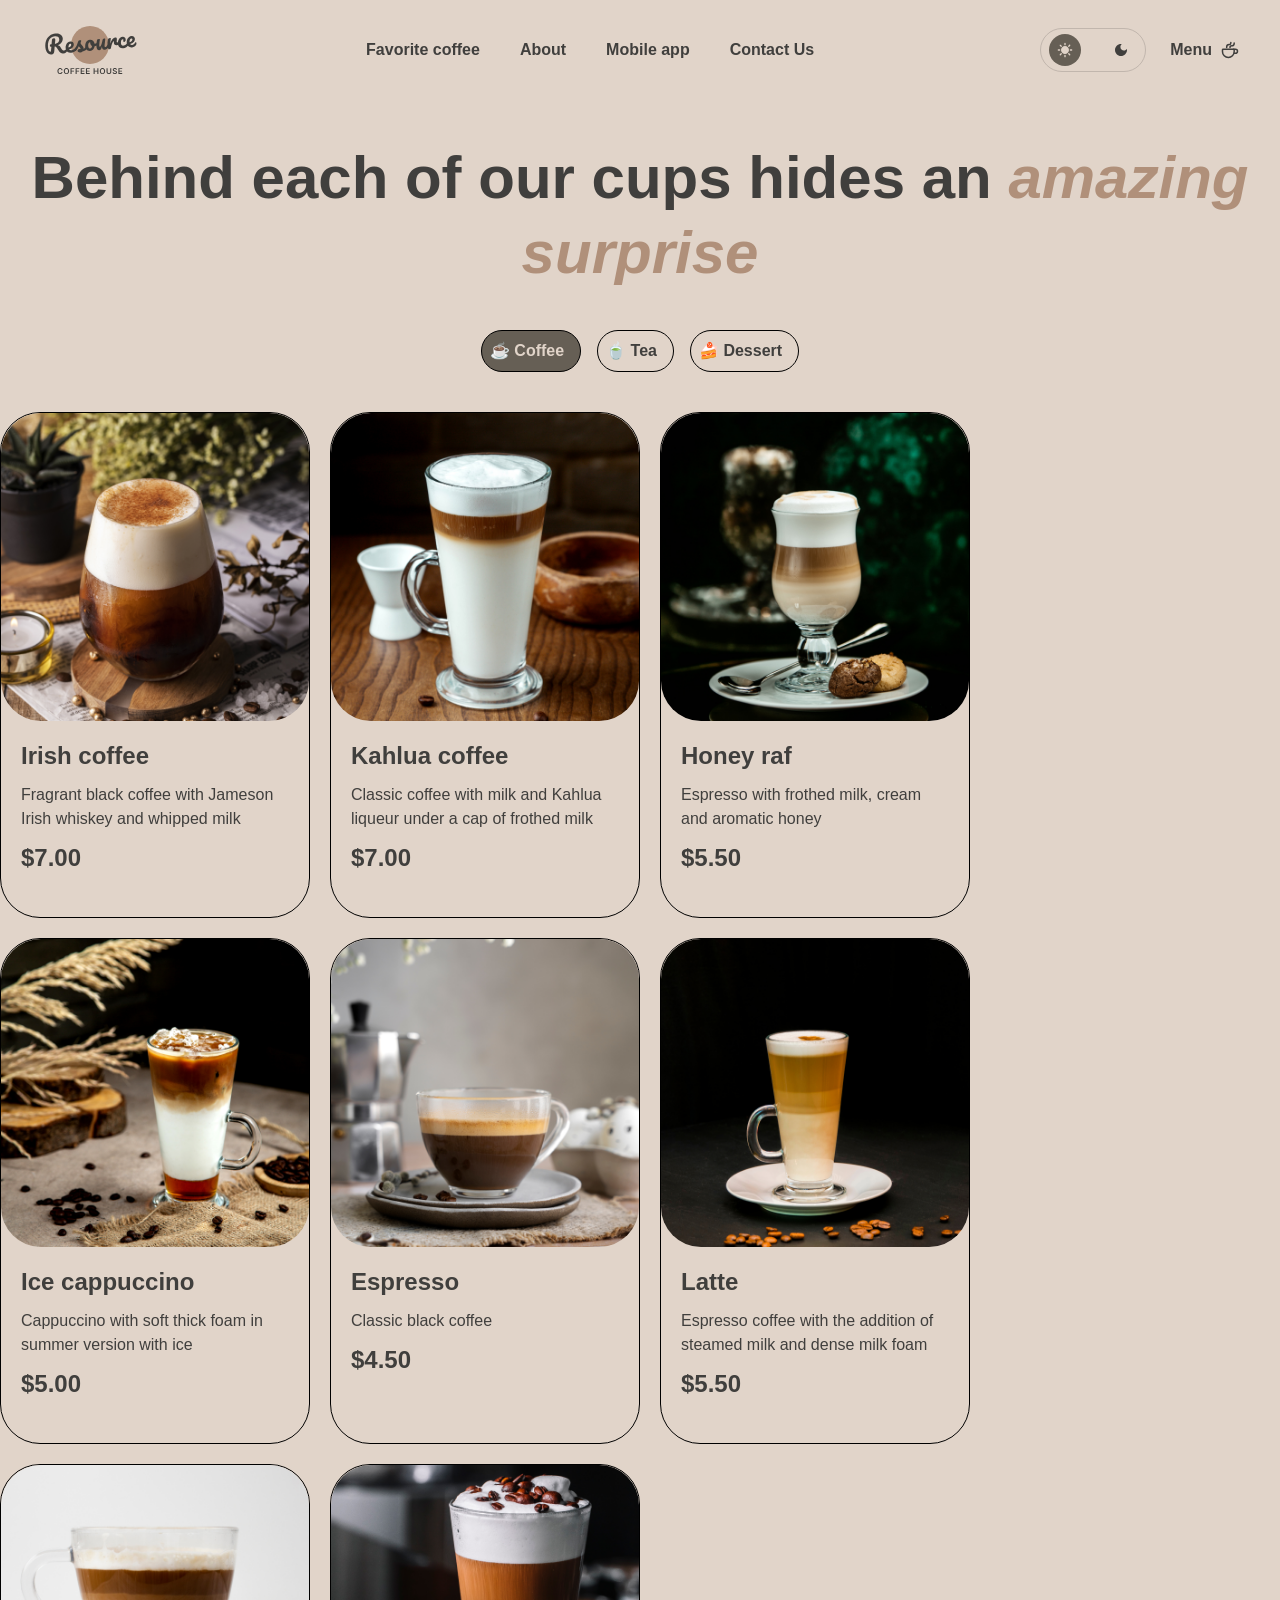
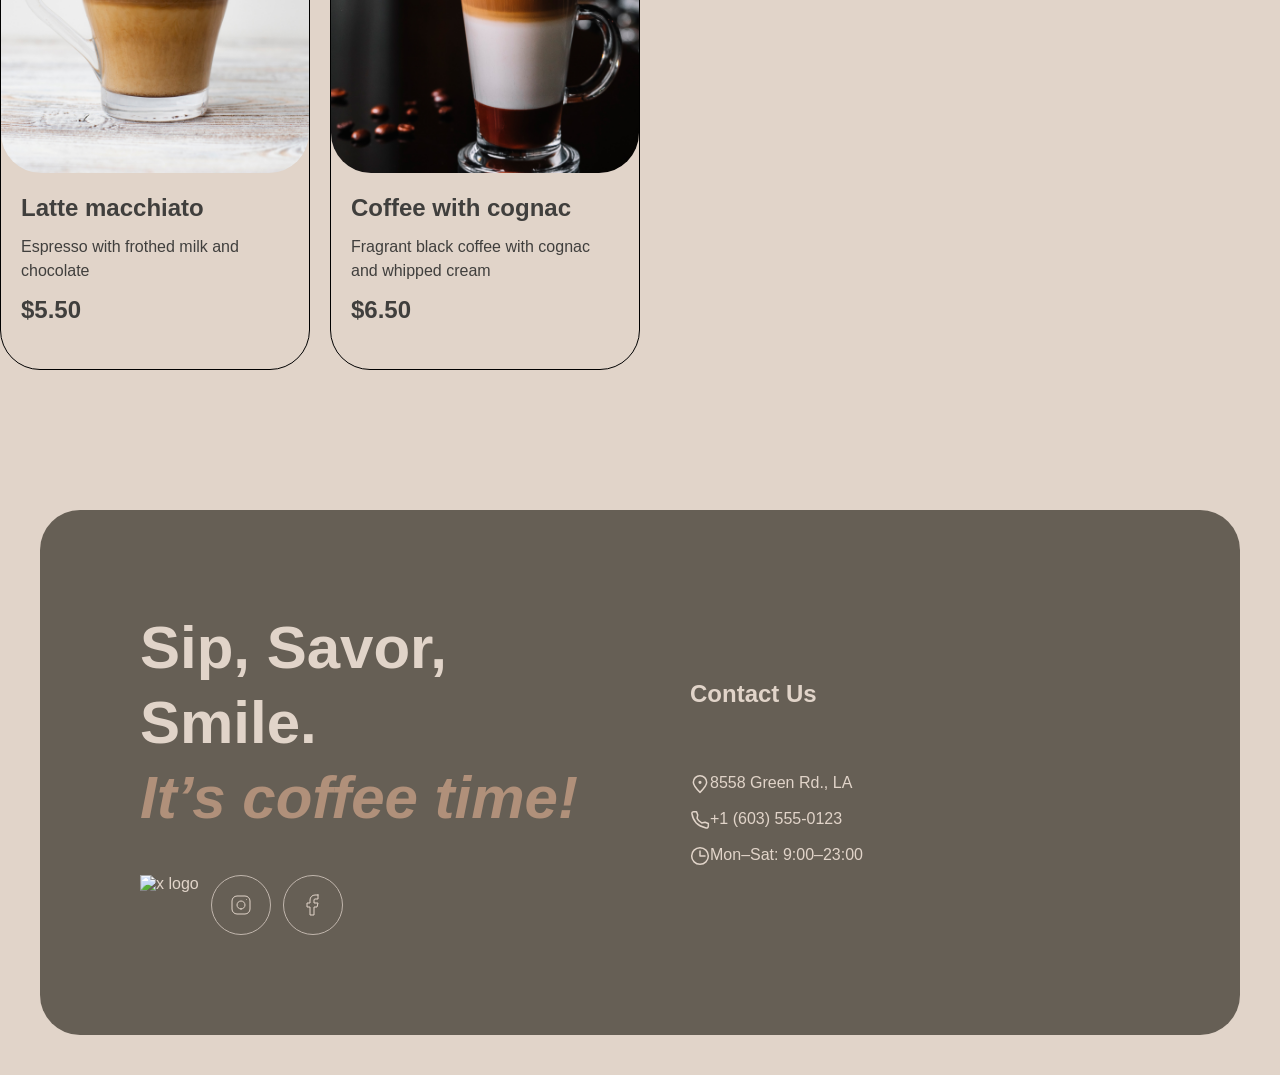
==== menu.html @ 50cf8a26 "feat: complete landing page layout and theme switcher" ====
<!DOCTYPE html>
<html lang="en">
<head>
    <meta charset="UTF-8">
    <meta name="viewport" content="width=device-width, initial-scale=1.0">
    <link rel="icon" type="image/png" href="assets/icons/logo-bright.svg">
    <link rel="stylesheet" href="css/style.css">
    <script src="js/script.js" defer></script>
    <title>Menu of Coffee House</title>
</head>
<body>

    <header>
        <div class="header-container">

            <div class="header-block-1">
                <a href="index.html#home">
                    <img src="assets/icons/logo-bright.svg" alt="bright logo" class="logo-light">
                    <img src="assets/icons/logo-dark.svg" alt="dark logo" class="logo-dark">
                </a>

                </div>

            <div class="header-block-2">
                <nav class="header-nav">
                    <ul class="nav-list">
                        <li><a href="index.html#favorite-coffee" class="nav-link">Favorite coffee</a></li>
                        <li><a href="index.html#about" class="nav-link">About</a></li>
                        <li><a href="index.html#mobile-app" class="nav-link">Mobile app</a></li>
                        <li><a href="index.html#contact-us" class="nav-link">Contact Us</a></li>
                    </ul>
                </nav>
            </div>

            <div class="header-block-3">
                <div class="theme-switch-wrapper theme-toggle" data-js-theme-toggle>
                    <div class="theme-btn light-icon active" data-js-light-icon>    
                        <img src="assets/icons/Light.svg" alt="sun">
                    </div>
    
                    <div class="theme-btn dark-icon" data-js-dark-icon>
                        <img src="assets/icons/Dark.svg" alt="moon">
                    </div>
                </div>

                <a href="menu.html" class="menu-link" target="_blank" rel="noopener noreferrer" >
                    <span class="menu-text">Menu</span>
                    <img src="assets/icons/coffee-cup.svg" alt="menu link">
                </a>

                <button class="burger-btn" data-js-burger-btn>☰</button>
            </div>

        </div>
    </header>

    <main class="menu">
        <div class="menu-section">

            <div class="menu-header">
                <h1 class="menu-subtitle heading-2 centered ">Behind each of our cups hides an <span class="heading-2 accent">amazing surprise</span></h1>
                
                <div class="menu-tabs">
                    <div class="tab-btn active" data-js-coffee-btn>
                        <span>&#9749;</span>
                        <span class="link-and-button">Coffee</span>
                    </div>
                    <div class="tab-btn" data-js-tea-btn>
                        <span>&#x1F375;</span>
                        <span class="link-and-button">Tea</span>
                    </div>
                    <div class="tab-btn" data-js-dessert-btn>
                        <span>&#127856;</span>
                        <span class="link-and-button">Dessert</span>
                    </div>
                </div>

            </div>

            <div class="menu-products">

                <div class="products-grid active" data-js-coffee-content>
                    <div class="product-card card-1">
                        <div class="product-card__image-wrapper">
                            <img src="assets/images/coffee-1.png" alt="Irish coffee" class="product-card__img">
                        </div>
                        <div class="product-card__description">
                            <h2 class="product-card__title heading-3">Irish coffee</h2>
                            <p class="product-card__taste medium">Fragrant black coffee with Jameson Irish whiskey and whipped milk</p>
                            <data value="7.0" class="heading-3">$7.00</data>
                        </div>
                    </div>

                    <div class="product-card card-2">
                        <div class="product-card__image-wrapper">
                            <img src="assets/images/coffee-2.png" alt="Kahlua coffee" class="product-card__img">
                        </div>
                        <div class="product-card__description">
                            <h3 class="product-card__title heading-3">Kahlua coffee</h3>
                            <p class="product-card__taste medium">Classic coffee with milk and Kahlua liqueur under a cap of frothed milk</p>
                            <data value="7.0" class="heading-3">$7.00</data>
                        </div>
                    </div>

                    <div class="product-card card-3">
                        <div class="product-card__image-wrapper">
                            <img src="assets/images/coffee-3.png" alt="Honey raf" class="product-card__img">
                        </div>
                        <div class="product-card__description">
                            <h3 class="product-card__title heading-3">Honey raf</h3>
                            <p class="product-card__taste medium">Espresso with frothed milk, cream and aromatic honey</p>
                            <data value="5.5" class="heading-3">$5.50</data>
                        </div>
                    </div>

                    <div class="product-card card-4">
                        <div class="product-card__image-wrapper">
                            <img src="assets/images/coffee-4.png" alt="Ice cappuccino" class="product-card__img">
                        </div>
                        <div class="product-card__description">
                            <h3 class="product-card__title heading-3">Ice cappuccino</h3>
                            <p class="product-card__taste medium">Cappuccino with soft thick foam in summer version with ice</p>
                            <data value="5.0" class="heading-3">$5.00</data>
                        </div>
                    </div>

                    <div class="product-card card-5">
                        <div class="product-card__image-wrapper">
                            <img src="assets/images/coffee-5.png" alt="Espresso" class="product-card__img">
                        </div>
                        <div class="product-card__description">
                            <h3 class="product-card__title heading-3">Espresso</h3>
                            <p class="product-card__taste medium">Classic black coffee</p>
                            <data value="4.5" class="heading-3">$4.50</data>
                        </div>
                    </div>

                    <div class="product-card card-6">
                        <div class="product-card__image-wrapper">
                            <img src="assets/images/coffee-6.png" alt="Latte" class="product-card__img">
                        </div>
                        <div class="product-card__description">
                            <h3 class="product-card__title heading-3">Latte</h3>
                            <p class="product-card__taste medium">Espresso coffee with the addition of steamed milk and dense milk foam</p>
                            <data value="5.5" class="heading-3">$5.50</data>
                        </div>
                    </div>

                    <div class="product-card card-7">
                        <div class="product-card__image-wrapper">
                            <img src="assets/images/coffee-7.png" alt="Latte macchiato" class="product-card__img">
                        </div>
                        <div class="product-card__description">
                            <h3 class="product-card__title heading-3">Latte macchiato</h3>
                            <p class="product-card__taste medium">Espresso with frothed milk and chocolate</p>
                            <data value="5.5" class="heading-3">$5.50</data>
                        </div>
                    </div>

                    <div class="product-card card-8">
                        <div class="product-card__image-wrapper">
                            <img src="assets/images/coffee-8.png" alt="Coffee with cognac" class="product-card__img">
                        </div>
                        <div class="product-card__description">
                            <h3 class="product-card__title heading-3">Coffee with cognac</h3>
                            <p class="product-card__taste medium">Fragrant black coffee with cognac and whipped cream</p>
                            <data value="6.5" class="heading-3">$6.50</data>
                        </div>
                    </div>
                </div>

                <div class="products-grid" data-js-tea-content>
                    <div class="product-card card-9">
                        <div class="product-card__image-wrapper">
                            <img src="assets/images/tea-1.png" alt="Moroccan" class="product-card__img">
                        </div>
                        <div class="product-card__description">
                            <h3 class="product-card__title heading-3">Moroccan</h3>
                            <p class="product-card__taste medium">Fragrant black tea with the addition of tangerine, cinnamon, honey, lemon and mint</p>
                            <data value="4.5" class="heading-3">$4.50</data>
                        </div>
                    </div>

                    <div class="product-card card-10">
                        <div class="product-card__image-wrapper">
                            <img src="assets/images/tea-2.png" alt="Ginger" class="product-card__img">
                        </div>
                        <div class="product-card__description">
                            <h3 class="product-card__title heading-3">Ginger</h3>
                            <p class="product-card__taste medium">Original black tea with fresh ginger, lemon and honey</p>
                            <data value="5.0" class="heading-3">$5.00</data>
                        </div>
                    </div>

                    <div class="product-card card-11">
                        <div class="product-card__image-wrapper">
                            <img src="assets/images/tea-3.png" alt="Cranberry" class="product-card__img">
                        </div>
                        <div class="product-card__description">
                            <h3 class="product-card__title heading-3">Cranberry</h3>
                            <p class="product-card__taste medium">Invigorating black tea with cranberry and honey</p>
                            <data value="5.0" class="heading-3">$5.00</data>
                        </div>
                    </div>

                    <div class="product-card card-12">
                        <div class="product-card__image-wrapper">
                            <img src="assets/images/tea-4.png" alt="Sea buckthorn" class="product-card__img">
                        </div>
                        <div class="product-card__description">
                            <h3 class="product-card__title heading-3">Sea buckthorn</h3>
                            <p class="product-card__taste medium">Toning sweet black tea with sea buckthorn, fresh thyme and cinnamon</p>
                            <data value="5.5" class="heading-3">$5.50</data>
                        </div>
                    </div>
                </div>

                <div class="products-grid" data-js-desserts-content>
                    
                    <div class="product-card card-13">
                        <div class="product-card__image-wrapper">
                            <img src="assets/images/dessert-1.png" alt="Marble cheesecake" class="product-card__img">
                        </div>
                        <div class="product-card__description">
                            <h3 class="product-card__title heading-3">Marble cheesecake</h3>
                            <p class="product-card__taste medium">Philadelphia cheese with lemon zest on a light sponge cake and red currant jam</p>
                            <data value="3.5" class="heading-3">$3.50</data>
                        </div>
                    </div>

                    <div class="product-card card-14">
                        <div class="product-card__image-wrapper">
                            <img src="assets/images/dessert-2.png" alt="Red velvet" class="product-card__img">
                        </div>
                        <div class="product-card__description">
                            <h3 class="product-card__title heading-3">Red velvet</h3>
                            <p class="product-card__taste medium">Layer cake with cream cheese frosting</p>
                            <data value="4.0" class="heading-3">$4.00</data>
                        </div>
                    </div>

                    <div class="product-card card-15">
                        <div class="product-card__image-wrapper">
                            <img src="assets/images/dessert-3.png" alt="Cheesecakes" class="product-card__img">
                        </div>
                        <div class="product-card__description">
                            <h3 class="product-card__title heading-3">Cheesecakes</h3>
                            <p class="product-card__taste medium">Soft cottage cheese pancakes with sour cream and fresh berries and sprinkled with powdered sugar</p>
                            <data value="4.5" class="heading-3">$4.50</data>
                        </div>
                    </div>

                    <div class="product-card card-16">
                        <div class="product-card__image-wrapper">
                            <img src="assets/images/dessert-4.png" alt="Creme brulee" class="product-card__img">
                        </div>
                        <div class="product-card__description">
                            <h3 class="product-card__title heading-3">Creme brulee</h3>
                            <p class="product-card__taste medium">Delicate creamy dessert in a caramel basket with wild berries</p>
                            <data value="4.0" class="heading-3">$4.00</data>
                        </div>
                    </div>

                    <div class="product-card card-17">
                        <div class="product-card__image-wrapper">
                            <img src="assets/images/dessert-5.png" alt="Chocolate cake" class="product-card__img">
                        </div>
                        <div class="product-card__description">
                            <h3 class="product-card__title heading-3">Chocolate cake</h3>
                            <p class="product-card__taste medium">Cake with hot chocolate filling and nuts with dried apricots</p>
                            <data value="5.5" class="heading-3">$5.50</data>
                        </div>
                    </div>

                    <div class="product-card card-18">
                        <div class="product-card__image-wrapper">
                            <img src="assets/images/dessert-6.png" alt="Pancakes" class="product-card__img">
                        </div>
                        <div class="product-card__description">
                            <h3 class="product-card__title heading-3">Pancakes</h3>
                            <p class="product-card__taste medium">Tender pancakes with strawberry jam and fresh strawberries</p>
                            <data value="4.5" class="heading-3">$4.50</data>
                        </div>
                    </div>

                    <div class="product-card card-19">
                        <div class="product-card__image-wrapper">
                            <img src="assets/images/dessert-7.png" alt="Honey cake" class="product-card__img">
                        </div>
                        <div class="product-card__description">
                            <h3 class="product-card__title heading-3">Honey cake</h3>
                            <p class="product-card__taste medium">Classic honey cake with delicate custard</p>
                            <data value="4.5" class="heading-3">$4.50</data>
                        </div>
                    </div>

                    <div class="product-card card-20">
                        <div class="product-card__image-wrapper">
                            <img src="assets/images/dessert-8.png" alt="Black forest" class="product-card__img">
                        </div>
                        <div class="product-card__description">
                            <h3 class="product-card__title heading-3">Black forest</h3>
                            <p class="product-card__taste medium">A combination of thin sponge cake with cherry jam and light chocolate mousse</p>
                            <data value="6.5" class="heading-3">$6.50</data>
                        </div>
                    </div>
                </div>

            </div>

        </div>
    </main>

    <footer>
        <div class="footer-container">
            <div class="footer-left-wrapper">
                <h2 class="heading-2">Sip, Savor, Smile.<br> <span class="heading-2 accent">It’s coffee time!</span></h2>
                <div class="social-media-container">
                    <a href="https://twitter.com" target="_blank" rel="noopener noreferrer" >
                        <img src="assets/icons/x0icon.svg" alt="x logo">
                    </a>      
                    <a href="https://instagram.com" target="_blank" rel="noopener noreferrer" >
                        <img src="assets/icons/instagram-icon.svg" alt="instagram logo">
                    </a>  
                    <a href="https://facebook.com" target="_blank" rel="noopener noreferrer" >
                        <img src="assets/icons/meta-icon.svg" alt="meta logo">
                    </a>   
                </div>
            </div>
            <div class="footer-right-wrapper">
                <h2>Contact Us</h2>
                <div class="contact-block" id="contact-us">
                    <div>
                        <a href="https://www.google.com/maps" target="_blank" rel="noopener noreferrer" class="location-block">
                            <img src="assets/icons/pin-alt.svg" alt="location icon">
                            <p>8558 Green Rd.,  LA</p>
                        </a>
                        
                    </div>
                    <div>
                        <a href="tel:+16035550123" target="_blank" rel="noopener noreferrer" class="phone-block">
                            <img src="assets/icons/phone.svg" alt="phone icon">
                            <p>+1 (603) 555-0123</p>
                        </a>
                    </div>
                    <div class="schedule-block">
                        <img src="assets/icons/clock.svg" alt="schedule icon">
                        <p>Mon–Sat: 9:00–23:00</p>
                    </div>
                </div>
            </div>
        </div>
    </footer>

</body>
</html>
---- css/style.css ----
*, *::before, *::after {
  box-sizing: border-box;
  margin: 0;
  padding: 0;
}

html {
  scroll-behavior: smooth;
  -webkit-text-size-adjust: 100%;
}

ul, ol {
  list-style: none;
}

a {
  text-decoration: none;
  color: inherit;
}

img {
  max-width: 100%;
  height: auto;
  display: block;
}

input, button, textarea, select {
  font: inherit;
}

button {
  cursor: pointer;
  background: none;
  border: none;
}

@import url('https://fonts.googleapis.com/css2?family=Allura&family=Inter:ital,opsz,wght@0,14..32,100..900;1,14..32,100..900&display=swap');

:root {

  --font-main: 'Inter', 'Helvetica Neue', Arial, sans-serif;

    /* bright theme colors */
  --primary-text-color: #403F3D;
  --inverse-text-color: #E1D4C9;
  --accent-text-color: #B0907A;

  --page-background-color: #E1D4C9;
  --container-background-color: #665F55;
  --overlay-background-color: #403F3D;

  --primary-border-color: #C1B6AD;
  --inverse-border-color: #665F55;

    /* dark theme colors */
  --dark-primary-text-color: #E1D4C9;
  --dark-inverse-text-color: #E1D4C9;
  --dark-accent-text-color: #B0907A;

  --dark-page-background-color: #292826;
  --dark-container-background-color: #403F3D;
  --dark-overlay-background-color: #292826;

  --dark-primary-border-color: #665F55;
  --dark-inverse-border-color: #C1B6AD;

  --transition-normal: all 0.3s ease;
}

/* heading */
.heading-1 {
    font-size: 72px;
    font-weight: 600;
    line-height:  105%;
}

.heading-1.accent {
    font-style: italic;
    color: var(--dark-accent-text-color);
}

.heading-2 {
    font-size: 60px;
    font-weight: 600;
    line-height:  125%;
}

.heading-2.accent {
    font-style: italic;
    color: var(--dark-accent-text-color);
}

.heading-3 {
    font-size: 24px;
    font-weight: 600;
    line-height:  125%;
}

/* body */
.medium {
    font-size: 16px;
    font-weight: 400;
    line-height:  150%;
}

.caption {
    font-size: 10px;
    font-weight: 600;
    line-height:  140%;
}

.link-and-button {
    font-size: 16px;
    font-weight: 600;
    line-height:  150%;
}

.burger-link {
    font-size: 32px;
    font-weight: 600;
    line-height:  125%;
}

/* header */
header {
    width: 100%;
    margin-bottom: 20px;
}

.header-container {
  display: flex;
  justify-content: space-between;
  align-items: center;
  
  width: 100%;
  max-width: 1440px;
  height: 60px;
  margin: 0 auto;
  padding-left: 40px;
  padding-right: 40px;
}

.header-nav {
  width: 100%;
  max-width: 1032px; 
}

.nav-list {
  display: flex;
  align-items: center;
  justify-content: center; 
  gap: 40px;               
  height: 100%;
}

.nav-link {
  font-family: var(--font-main);
  color: var(--primary-text-color);
  font-weight: 600; 
  font-size: 16px;
  transition: var(--transition-normal);
}

.header-block-3 {
  display: flex;
  align-items: center;
  gap: 24px;
}

.theme-switch-wrapper {
  display: inline-flex;
  align-items: center;
  justify-content: center;
  
  width: 88;
  height: 44px;
  gap: 24px;
  
  border: 1px solid var(--primary-border-color);
  border-radius: 100px;
  background-color: transparent;
  cursor: pointer;
  padding: 0 8px;
}

.theme-btn {
  display: flex;
  align-items: center;
  justify-content: center;
  
  width: 32px;
  height: 32px;
  border-radius: 50%; 
  background-color: transparent;
  transition: var(--transition-normal);
}


.theme-btn img {
  display: block;
  width: 24px;
  height: 24px;
}

.menu-link {
  display: flex;
  align-items: center;
  gap: 8px;
  font-family: var(--font-main);
  color: var(--primary-text-color);
  font-weight: 600;
  transition: var(--transition-normal);
}

.menu-link:hover {
  color: var(--accent-text-color);
}

.theme-btn {
  display: flex;
  align-items: center;
  justify-content: center;
  width: 32px;
  height: 32px;
  border-radius: 50%;
  transition: var(--transition-normal);
}

.theme-btn.light-icon.active {
  background-color: var(--inverse-border-color);
}

.theme-btn.dark-icon.active {
  background-color: var(--inverse-border-color);
}

body {
  font-family: var(--font-main);
  background-color: var(--page-background-color);
  color: var(--primary-text-color);

  min-height: 100vh; 

  display: flex;
  flex-direction: column;
         
  padding-top: 20px; 
  padding-bottom: 40px;
}

.main-container {
    display: flex;
    flex-direction: column;
    justify-content: center;
    align-items: center;

    gap:100px;
}

.hero-section {
  display: flex;
  align-items: center;
  
  width: 100%;
  max-width: 1440px;   
  min-height: 644px;   
  
  margin: 0 auto;      
  padding-left: 40px;  
  padding-right: 40px; 
}

.hero-container {
  background-image: url(../assets/images/img-hero.png);
  background-repeat: no-repeat;
  background-position: center;
  background-size: cover;

  width: 100%;
  max-width: 1360px;   
  min-height: 644px;
  border-radius: 40px;
  padding: 100px;
}

.hero-content {
    display: flex;
    flex-direction: column;
    max-width: 530px;
    max-height: 444px;
    gap: 40px;
}

.menu-button {
    display: flex;
    justify-content: center;
    align-items: center;
    background-color: var(--inverse-text-color);
    border-radius: 100px;

    width: 200px;
    height: 64px;
}

hgroup {
    display: flex;
    flex-direction: column;
    color: var(--inverse-text-color);
    gap: 40px;
}


.slider-section {
    width: 100%;
    padding-left: 40px;
    padding-right: 40px;

    display: flex;
    flex-direction: column;
    justify-content: center;
    align-items: center;
}

.slider-container {
  display: flex;
  flex-direction: column;
  width: 100%;
  max-width: 1360px;
  min-height: 799px;
  gap: 40px; 
}

.centered {
  text-align: center;
}

.slider-body {
  display: flex;
  flex-direction: row;
  min-height: 684px;
  align-items: center;
  justify-content: space-between;
}

.slider-window {
  max-width: 1152px;
  overflow: hidden;

  display: flex;
  flex-direction: row;
  justify-content: flex-start;
  align-items: center;
}

.slider-track {
  display: flex;
  justify-content: flex-start;
  transition: transform 0.3s ease-in-out;
  gap: 336px;
}

.slider-block {
  display: flex;
  flex-direction: column;
  margin-left: 336px;
  margin-right: 336px;

  min-width: 480px;
  height: 640px;
  gap: 20px;
}

.slider-arrow {
  border: 1px solid;
  width: 60px;
  height: 60px;
  border-radius: 30px;
  box-sizing: border-box;
}

.about-section {
  width: 100%;
  padding-left: 40px;
  padding-right: 40px;
  gap: 40px;
  display: flex;
  flex-direction: column;
  justify-content: center;
  align-items: center;
}

.about-container {
  display: flex;
  flex-direction: column;
  width: 100%;
  max-width: 1360px;
  min-height: 1325px;
  gap: 40px;
}

.about-bottom-wrapper {
  display: flex;
  flex-direction: row;
  gap: 40px;
}

.about-bottomleft-block, .about-bottomright-block {
  display: flex;
  flex-direction: column;
  gap: 40px;

  width: 660px;
  min-height: 1060px;
}

.about-img-1, .about-img-4 {
  height: 590px;
  border-radius: 20px;
  object-fit: cover;
}

.about-img-2, .about-img-3  {
  height: 430px;
  border-radius: 20px;
  object-fit: cover;
}

.slider-bottom-supblock {
  display: flex;
  flex-direction: column;
  justify-content: center;
  gap: 16px;
}

.app-section {
    width: 100%;
    gap: 100px;

    padding-left: 40px;
    padding-right: 40px;

    display: flex;
    flex-direction: column;
    justify-content: center;
    align-items: center;
}

.app-container {
  display: flex;
  justify-content: space-between;
  width: 100%;
  max-width: 1360px;
  gap:100px;
}

.app-left-wrapper {
  width: 630px;
  min-height: 342px;
  gap: 20px;

  display: flex;
  flex-direction: column;
  justify-content: center;

}

.apple-link, .google-play-link {
  border: 1px black solid;

  width: 200px;
  height: 64px;
  border-radius: 100px;

  display: flex;
  justify-content: center;
  align-items: center;
}

.app-links {
  display: flex;
  align-items: center;
  gap: 20px;
}

.app-btn {
  display: flex;
  flex-direction: row;

  justify-content: center;
  align-items: center;
}

footer {
  padding-left: 40px;
  padding-right: 40px;

  margin-top: 100px;

  display: flex;
  justify-content: center;
  align-items: center;
}

.footer-container {
  background-color: var(--dark-primary-border-color);
  max-width: 1360px;
  width: 100%;
  min-height: 450px;
  padding: 100px;
  gap: 100px;
  border-radius: 40px;

  display: flex;
  justify-content: center;
  align-items: center;
  color:var(--inverse-text-color)
}

.footer-left-wrapper {
  width: 530px;
  min-height: 250px;
  gap:40px;

  display: flex;
  flex-direction: column;
}

.social-media-container {
  display: flex;
  gap: 12px;
}

.footer-right-wrapper {
  width: 530px;
  height: 186px;
  gap: 40px;

  display: flex;
  flex-direction: column;
  justify-content: space-between;
}

.contact-block {
  display: flex;
  flex-direction: column;
  gap: 16px;

}

.location-block, .phone-block, .schedule-block {
  display: flex;
}

body.dark-mode {
  background-color: var(--dark-page-background-color);
  color: var(--inverse-text-color);
}

body.dark-mode nav ul li a,
body.dark-mode .menu-link {
  color: var(--inverse-text-color);
}

.logo-dark {
  display: none;
}

body.dark-mode .logo-light {
  display: none;
}
body.dark-mode .logo-dark {
  display: inline-block;
}

.products-grid {
  display: none;
}

.products-grid.active {
  display: grid;
  grid-template-columns: repeat(4, 310px);
  gap: 20px;
}

.tab-btn.active {
  background-color: var(--inverse-border-color);
  color: var(--inverse-text-color);
}

.tab-btn {
  border: 1px black solid;
  border-radius: 40px;
  padding-left: 8px;
  padding-top: 8px;
  padding-right: 16px;
  padding-bottom: 8px;
  }

.menu {
  display: flex;
  justify-content: center;
  align-items: center;
  flex-direction: column;

  padding: 40px 0;
  gap: 40px;
  width: 100%;
}

.menu-header {
  display: flex;
  flex-direction: column;
  gap: 40px;
}

.menu-section {
  max-width: 1360px;
  width: 100%;
  display: flex;
  flex-direction: column;
  gap:40px;

}

.menu-tabs {
  display: flex;
  justify-content: center;
  align-items: center;

  cursor: pointer;

  gap: 16px;
}

.product-card {
  width: 310px;
  height: 506px;

  border: 1px black solid;
  border-radius: 40px;
}

.product-card__img {
  border-radius: 40px;
}

.product-card__description {
  padding: 20px;
  gap: 12px;

  display: flex;
  flex-direction: column;
  justify-content: space-between;
}

.burger-btn {
  display: none;
  background: none;
  border: none;
  font-size: 32px;
  cursor: pointer;
  color: black;
}

@media (max-width: 1439px) {
  .products-grid.active {
    grid-template-columns: repeat(3, 310px);
  }
}

@media (max-width: 1000px) {
  .products-grid.active {
    grid-template-columns: repeat(2, 310px);
  }
}


@media (max-width: 768px) {
  .card-5, .card-6, .card-7, .card-8, .card-17, .card-18, .card-19, .card-20 {
    display: none;
  }

 
  .header-block-2 {
    display: none;
  }

  .header-block-3 .menu-link {
    display: none;
  }

  .burger-btn {
    display: block;
  }

  .header-container {
    flex-wrap: wrap;
    row-gap: 12px;
    height: auto;
    padding-left: 20px;
    padding-right: 20px;
  }
 
  .header-block-2 {
    order: 3;
    width: 100%;
  }
 
  .nav-list {
    flex-wrap: wrap;
    justify-content: center;
    gap: 16px 24px;
  }
 
  .nav-link {
    font-size: 14px;
  }
 
  .header-block-3 {
    gap: 12px;
  }

  .hero-section {
    padding-left: 40px;
    padding-right: 40px;
    min-height: 644px;
  }
 
  .hero-container {
    padding: 48px 32px;
    border-radius: 40px;

    display: flex;
    justify-content: center;
    align-items: center;
  }
 
  .hero-content {
    max-width: 530px;
    min-height: 444px;
    gap: 40px;
  }
 
  .menu-button {
    width: 168px;
    height: 56px;
  }

  .slider-container {
    width: 100%;
    padding-left: 20px;
    padding-right: 20px;
    min-height: 0;
  }

 
  .slider-body {
    min-height: 0;
    gap: 40px;
  }
 
  .slider-window {
    width: 100%;
  }
 
  .slider-track {
    gap: 0;
  }
 
  .slider-block {
    min-width: 100%;
    margin-left: 0;
    margin-right: 0;
    height: auto;
  }

  .about-section {
    padding-left: 20px;
    padding-right: 20px;
    gap: 40px;
  }
 
  .about-container {
    width: 100%;
    max-width: 688px;
    min-height: 0;
  }
 
   .about-bottomleft-block {
    flex-direction: column;
    gap: 40px;
  }

  .about-bottomright-block {
    display: none;
  }
 
  .about-img-1, .about-img-2 { 
    height: 590px; 
  }

  .app-section { 
    gap: 100px; 
    min-height: 1072px;
  }
 
  .app-container {
    flex-direction: column;
    width: 100%;
    height: 100%;
    gap: 100px;
  }
 
  .app-left-wrapper {
    width: 100%;
    min-height: 0;
  }
 
  .app-right-wrapper {
    max-width: 100%;
    margin: 0 auto;
  }

  .mobile-phones {
    width: 100%;
    height: 100%;
  }
 
  .footer-container {
    width: 100%;
    padding: 100px 60px;
    flex-direction: column;
    gap: 100px;
    min-height: 0;
  }
 
  .footer-left-wrapper,
  .footer-right-wrapper {
    width: 100%;
    height: auto;
    min-height: 0;
  }
 
  .menu-section {
    width: 100%;
    padding-left: 20px;
    padding-right: 20px;
  }
 
  .menu-tabs {
    flex-wrap: wrap;
    gap: 12px;
  }
 
  .products-grid.active {
    grid-template-columns: repeat(2, 310px);
    justify-content: center;
    gap: 16px;
  }
 
  .product-card {
    width: 100%;
    height: auto;
  }
}

  @media (max-width: 650px) {
  .products-grid.active {
    grid-template-columns: repeat(1, 310px);
  }
}
 
@media (max-width: 380px) {
  .heading-1 { 
    font-size: 30px; 
  }
  .heading-2 {     
    font-size: 32px;
    font-weight: 600;
    line-height:  125%;
  }
  .heading-3 { 
    font-size: 18px; 
  }

  .header-container {
    padding-left: 16px;
    padding-right: 16px;
  }
 
  .nav-list {
    flex-wrap: nowrap;
    justify-content: flex-start;
    overflow-x: auto;
    gap: 20px;
    -webkit-overflow-scrolling: touch;
  }
 
  .menu-text {
    display: none; 
  }

  .hero-section {
    padding-left: 16px;
    padding-right: 16px;
    min-height: 552px;
  }
 
  .hero-container {
    padding: 32px 20px;
    min-height: 420px;
    border-radius: 20px;
  }

  .hero-content {
    max-width: 316px;
    max-height: 432px;
    gap: 40px;
  }
 
  hgroup {
    padding-top: 40px;
  }
  .menu-button {
    width: 100%;
    max-width: 220px;
  }
  
  .slider-arrow {
    display: none;
  }

  .centered {
    text-align:left;
  }

  .about-bottom-wrapper {
    display: flex;
    flex-direction: column;
  }
 
  .about-img-1, .about-img-4 { 
    display: block;
    flex-direction: column;
    height: 590px;
    width: 348px; 
    border-radius: 20px;
  }

  .about-bottomleft-block {
    min-height: 0px;
  }
  .about-bottomright-block {
    display: block;
    min-height: 0px;
  }
  .about-img-2, .about-img-3 { display: none;}

  .app-section {
    min-height: 768px;
  }

  .app-container {
    width: 348px;
  }
 
  .app-links {
    flex-direction: column;
    align-items: stretch;
    gap: 12px;
    width: 200px;
    height: 64px;
  }
 
  .apple-link, .google-play-link {
    width: 100%;
  }

  footer {
    padding: 50px 16px;
  }
 
  .footer-container {
    width: 348px;
    padding: 32px 16px;
  }

  .products-grid.active {
    grid-template-columns: 310px;
    justify-content: center;
  }

  .card-5, .card-6, .card-7, .card-8, .card-17, .card-18, .card-19, .card-20 {
    display: none;
  }
}
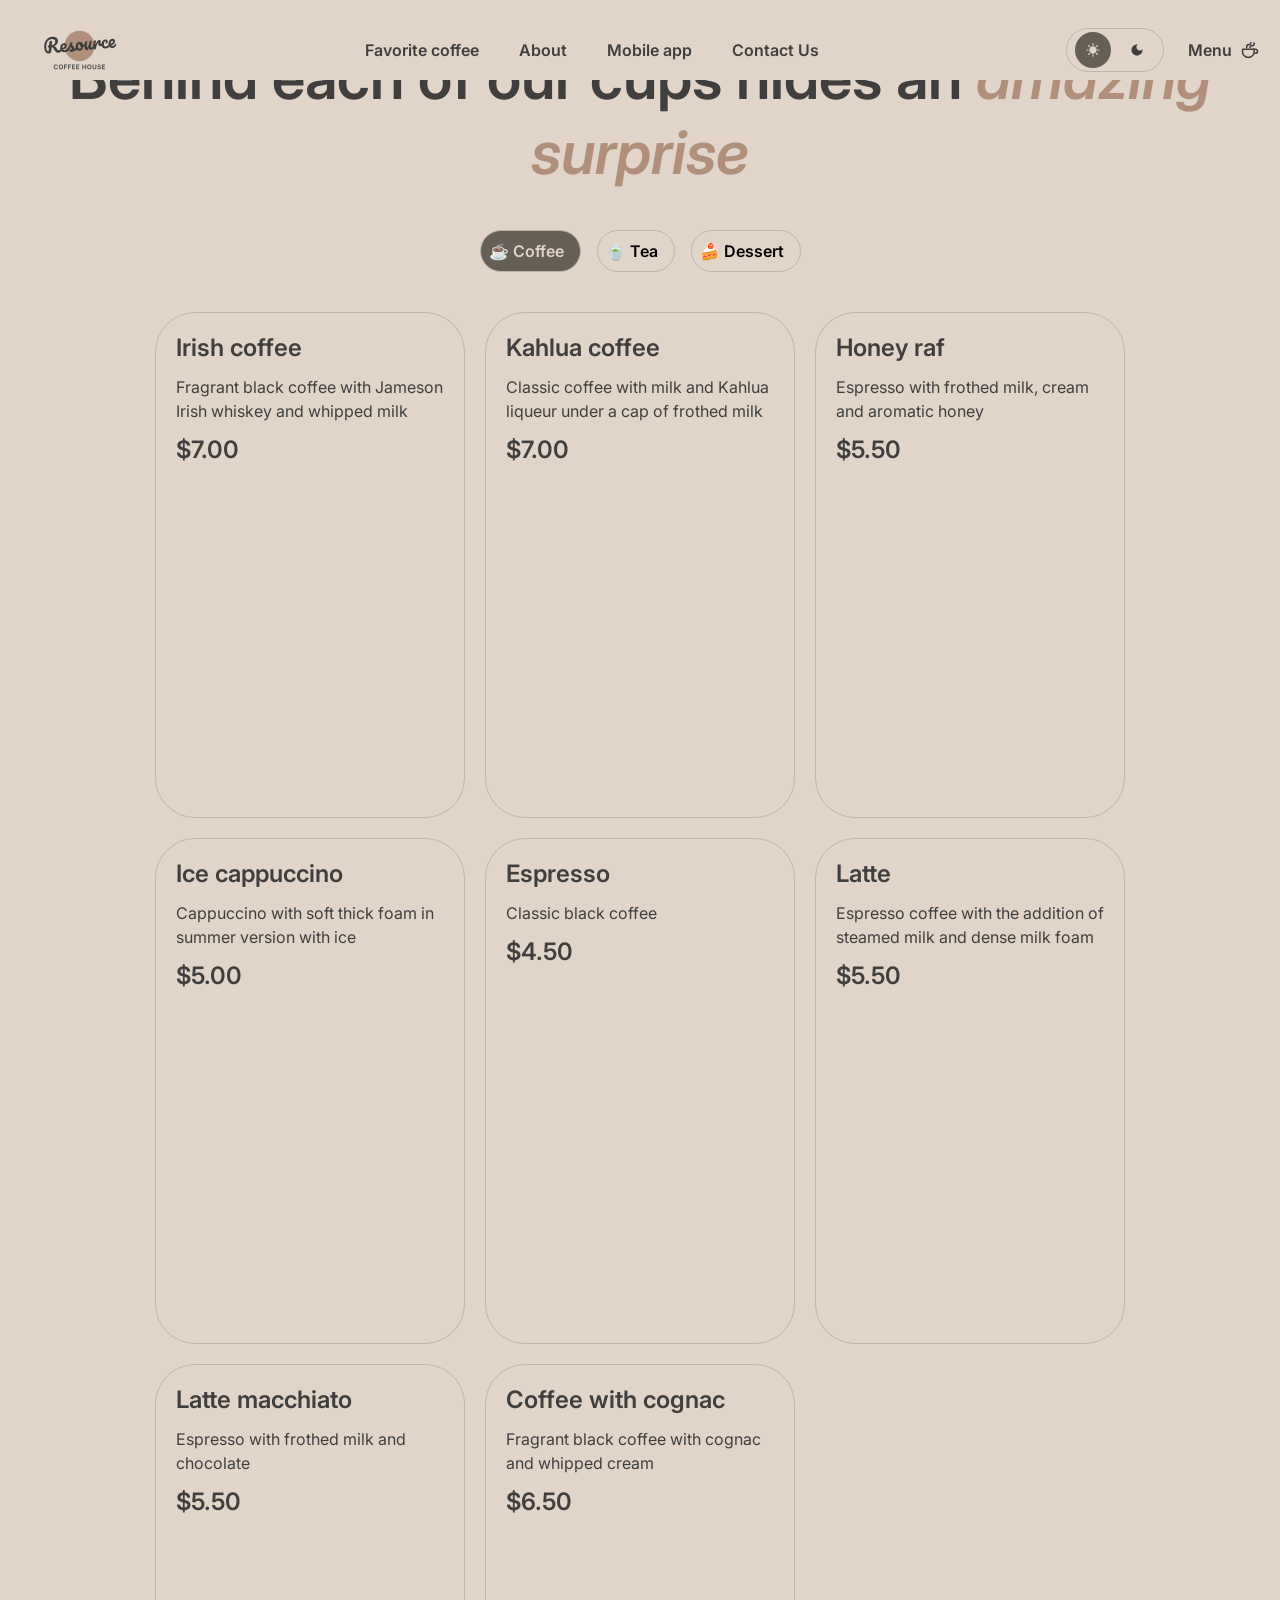
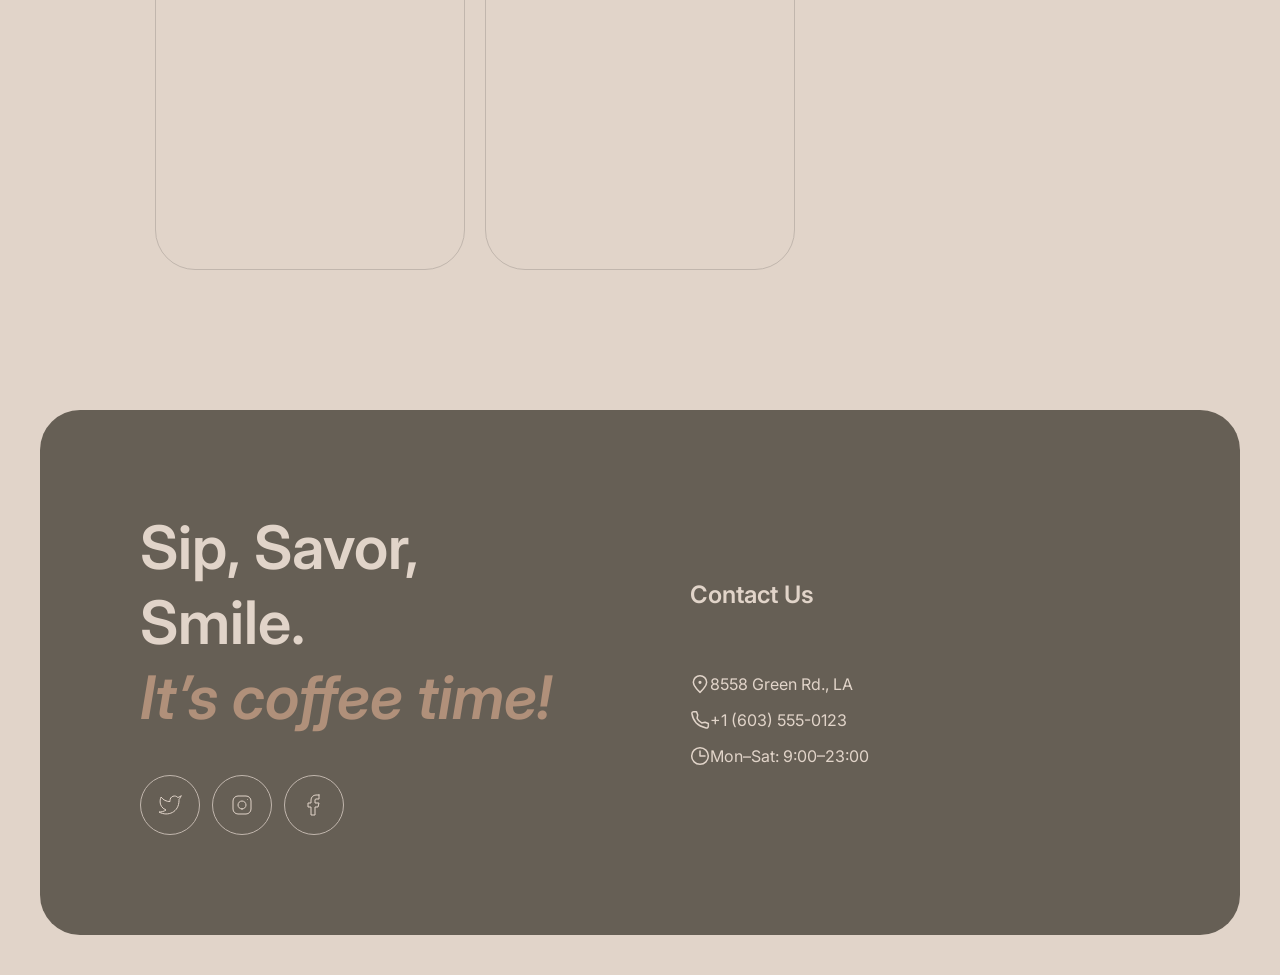
==== commit afe3ea25: "feat: add landing page part 2" ====
--- a/menu.html
+++ b/menu.html
@@ -4,51 +4,74 @@
     <meta charset="UTF-8">
     <meta name="viewport" content="width=device-width, initial-scale=1.0">
     <link rel="icon" type="image/png" href="assets/icons/logo-bright.svg">
-    <link rel="stylesheet" href="css/style.css">
+
+    <!-- font -->
+    <link rel="preconnect" href="https://fonts.googleapis.com">
+    <link rel="preconnect" href="https://fonts.gstatic.com" crossorigin>
+    <link href="https://fonts.googleapis.com/css2?family=Allura&family=Inter:ital,opsz,wght@0,14..32,100..900;1,14..32,100..900&display=swap" rel="stylesheet">
+
+    <!-- css -->
+    <!-- css base -->
+    <link rel="stylesheet" href="css/base/variables.css">
+    <link rel="stylesheet" href="css/base/reset.css">
+    <link rel="stylesheet" href="css/base/typography.css">
+    <!-- css layout -->
+    <link rel="stylesheet" href="css/layout/header.css">
+    <link rel="stylesheet" href="css/layout/footer.css">
+    <!-- css components -->    
+    <link rel="stylesheet" href="css/components/buttons.css">
+    <link rel="stylesheet" href="css/components/tabs.css">
+    <link rel="stylesheet" href="css/components/product-card.css">
+    <!-- css pages -->    
+    <link rel="stylesheet" href="css/pages/menu.css">
+    
+    <!-- js -->    
     <script src="js/script.js" defer></script>
+    <script src="js/data.js"></script>
+    <script src="js/modal.js" defer></script>
+    
+    
     <title>Menu of Coffee House</title>
 </head>
 <body>
 
     <header>
+
         <div class="header-container">
 
-            <div class="header-block-1">
-                <a href="index.html#home">
+            <div class="header-logo">
+                <a href="index.html#home" aria-label="go to coffee house main page">
                     <img src="assets/icons/logo-bright.svg" alt="bright logo" class="logo-light">
                     <img src="assets/icons/logo-dark.svg" alt="dark logo" class="logo-dark">
                 </a>
-
-                </div>
-
-            <div class="header-block-2">
-                <nav class="header-nav">
+            </div>
+
+            <nav class="header-nav" aria-label="Navigation" data-js-header-nav>
                     <ul class="nav-list">
-                        <li><a href="index.html#favorite-coffee" class="nav-link">Favorite coffee</a></li>
-                        <li><a href="index.html#about" class="nav-link">About</a></li>
-                        <li><a href="index.html#mobile-app" class="nav-link">Mobile app</a></li>
-                        <li><a href="index.html#contact-us" class="nav-link">Contact Us</a></li>
+                        <li><a href="index.html#favorite-coffee" class="nav-link" aria-label="follow favorite coffee section" data-js-nav-link>Favorite coffee</a></li>
+                        <li><a href="index.html#about" class="nav-link" aria-label="follow about section" data-js-nav-link>About</a></li>
+                        <li><a href="index.html#mobile-app" class="nav-link" aria-label="follow mobile app section" data-js-nav-link>Mobile app</a></li>
+                        <li><a href="index.html#contact-us" class="nav-link" aria-label="follow contact us section" data-js-nav-link>Contact Us</a></li>
                     </ul>
-                </nav>
-            </div>
-
-            <div class="header-block-3">
-                <div class="theme-switch-wrapper theme-toggle" data-js-theme-toggle>
-                    <div class="theme-btn light-icon active" data-js-light-icon>    
+            </nav>
+
+            <div class="header-actions">
+                <button class="theme-switch-wrapper theme-toggle" aria-label="change the theme" data-js-theme-toggle>
+                    <span class="theme-btn light-icon active" data-js-light-icon>    
                         <img src="assets/icons/Light.svg" alt="sun">
-                    </div>
+                    </span>
     
-                    <div class="theme-btn dark-icon" data-js-dark-icon>
+                    <span class="theme-btn dark-icon" data-js-dark-icon>
                         <img src="assets/icons/Dark.svg" alt="moon">
-                    </div>
-                </div>
-
-                <a href="menu.html" class="menu-link" target="_blank" rel="noopener noreferrer" >
+                    </span>
+                </button>
+
+                <a href="menu.html" class="menu-link" rel="noopener noreferrer" >
                     <span class="menu-text">Menu</span>
                     <img src="assets/icons/coffee-cup.svg" alt="menu link">
                 </a>
 
-                <button class="burger-btn" data-js-burger-btn>☰</button>
+                <button class="burger-btn" aria-label="open burger menu" data-js-burger-btn>☰</button>
             </div>
 
         </div>
@@ -58,28 +81,29 @@
         <div class="menu-section">
 
             <div class="menu-header">
-                <h1 class="menu-subtitle heading-2 centered ">Behind each of our cups hides an <span class="heading-2 accent">amazing surprise</span></h1>
+                <h1 class="menu-title heading-2 centered">Behind each of our cups hides an <span class="accent">amazing surprise</span></h1>
                 
                 <div class="menu-tabs">
-                    <div class="tab-btn active" data-js-coffee-btn>
-                        <span>&#9749;</span>
+                    <button class="tab-btn active" data-js-coffee-btn>
+                        <span aria-hidden="true">&#9749;</span>
                         <span class="link-and-button">Coffee</span>
-                    </div>
-                    <div class="tab-btn" data-js-tea-btn>
-                        <span>&#x1F375;</span>
+                    </button>
+                    <button class="tab-btn" data-js-tea-btn>
+                        <span aria-hidden="true">&#x1F375;</span>
                         <span class="link-and-button">Tea</span>
-                    </div>
-                    <div class="tab-btn" data-js-dessert-btn>
-                        <span>&#127856;</span>
+                    </button>
+                    <button class="tab-btn" data-js-dessert-btn>
+                        <span aria-hidden="true">&#127856;</span>
                         <span class="link-and-button">Dessert</span>
-                    </div>
+                    </button>
                 </div>
 
             </div>
 
             <div class="menu-products">
-
-                <div class="products-grid active" data-js-coffee-content>
+                <div class="products-grid active" data-js-products-grid></div>
+
+                 <!-- <div class="products-grid active" data-js-coffee-content>
                     <div class="product-card card-1">
                         <div class="product-card__image-wrapper">
                             <img src="assets/images/coffee-1.png" alt="Irish coffee" class="product-card__img">
@@ -96,7 +120,7 @@
                             <img src="assets/images/coffee-2.png" alt="Kahlua coffee" class="product-card__img">
                         </div>
                         <div class="product-card__description">
-                            <h3 class="product-card__title heading-3">Kahlua coffee</h3>
+                            <h2 class="product-card__title heading-3">Kahlua coffee</h2>
                             <p class="product-card__taste medium">Classic coffee with milk and Kahlua liqueur under a cap of frothed milk</p>
                             <data value="7.0" class="heading-3">$7.00</data>
                         </div>
@@ -107,7 +131,7 @@
                             <img src="assets/images/coffee-3.png" alt="Honey raf" class="product-card__img">
                         </div>
                         <div class="product-card__description">
-                            <h3 class="product-card__title heading-3">Honey raf</h3>
+                            <h2 class="product-card__title heading-3">Honey raf</h2>
                             <p class="product-card__taste medium">Espresso with frothed milk, cream and aromatic honey</p>
                             <data value="5.5" class="heading-3">$5.50</data>
                         </div>
@@ -118,7 +142,7 @@
                             <img src="assets/images/coffee-4.png" alt="Ice cappuccino" class="product-card__img">
                         </div>
                         <div class="product-card__description">
-                            <h3 class="product-card__title heading-3">Ice cappuccino</h3>
+                            <h2 class="product-card__title heading-3">Ice cappuccino</h2>
                             <p class="product-card__taste medium">Cappuccino with soft thick foam in summer version with ice</p>
                             <data value="5.0" class="heading-3">$5.00</data>
                         </div>
@@ -129,7 +153,7 @@
                             <img src="assets/images/coffee-5.png" alt="Espresso" class="product-card__img">
                         </div>
                         <div class="product-card__description">
-                            <h3 class="product-card__title heading-3">Espresso</h3>
+                            <h2 class="product-card__title heading-3">Espresso</h2>
                             <p class="product-card__taste medium">Classic black coffee</p>
                             <data value="4.5" class="heading-3">$4.50</data>
                         </div>
@@ -140,7 +164,7 @@
                             <img src="assets/images/coffee-6.png" alt="Latte" class="product-card__img">
                         </div>
                         <div class="product-card__description">
-                            <h3 class="product-card__title heading-3">Latte</h3>
+                            <h2 class="product-card__title heading-3">Latte</h2>
                             <p class="product-card__taste medium">Espresso coffee with the addition of steamed milk and dense milk foam</p>
                             <data value="5.5" class="heading-3">$5.50</data>
                         </div>
@@ -151,7 +175,7 @@
                             <img src="assets/images/coffee-7.png" alt="Latte macchiato" class="product-card__img">
                         </div>
                         <div class="product-card__description">
-                            <h3 class="product-card__title heading-3">Latte macchiato</h3>
+                            <h2 class="product-card__title heading-3">Latte macchiato</h2>
                             <p class="product-card__taste medium">Espresso with frothed milk and chocolate</p>
                             <data value="5.5" class="heading-3">$5.50</data>
                         </div>
@@ -162,7 +186,7 @@
                             <img src="assets/images/coffee-8.png" alt="Coffee with cognac" class="product-card__img">
                         </div>
                         <div class="product-card__description">
-                            <h3 class="product-card__title heading-3">Coffee with cognac</h3>
+                            <h2 class="product-card__title heading-3">Coffee with cognac</h2>
                             <p class="product-card__taste medium">Fragrant black coffee with cognac and whipped cream</p>
                             <data value="6.5" class="heading-3">$6.50</data>
                         </div>
@@ -175,7 +199,7 @@
                             <img src="assets/images/tea-1.png" alt="Moroccan" class="product-card__img">
                         </div>
                         <div class="product-card__description">
-                            <h3 class="product-card__title heading-3">Moroccan</h3>
+                            <h2 class="product-card__title heading-3">Moroccan</h2>
                             <p class="product-card__taste medium">Fragrant black tea with the addition of tangerine, cinnamon, honey, lemon and mint</p>
                             <data value="4.5" class="heading-3">$4.50</data>
                         </div>
@@ -186,7 +210,7 @@
                             <img src="assets/images/tea-2.png" alt="Ginger" class="product-card__img">
                         </div>
                         <div class="product-card__description">
-                            <h3 class="product-card__title heading-3">Ginger</h3>
+                            <h2 class="product-card__title heading-3">Ginger</h2>
                             <p class="product-card__taste medium">Original black tea with fresh ginger, lemon and honey</p>
                             <data value="5.0" class="heading-3">$5.00</data>
                         </div>
@@ -197,7 +221,7 @@
                             <img src="assets/images/tea-3.png" alt="Cranberry" class="product-card__img">
                         </div>
                         <div class="product-card__description">
-                            <h3 class="product-card__title heading-3">Cranberry</h3>
+                            <h2 class="product-card__title heading-3">Cranberry</h2>
                             <p class="product-card__taste medium">Invigorating black tea with cranberry and honey</p>
                             <data value="5.0" class="heading-3">$5.00</data>
                         </div>
@@ -208,7 +232,7 @@
                             <img src="assets/images/tea-4.png" alt="Sea buckthorn" class="product-card__img">
                         </div>
                         <div class="product-card__description">
-                            <h3 class="product-card__title heading-3">Sea buckthorn</h3>
+                            <h2 class="product-card__title heading-3">Sea buckthorn</h2>
                             <p class="product-card__taste medium">Toning sweet black tea with sea buckthorn, fresh thyme and cinnamon</p>
                             <data value="5.5" class="heading-3">$5.50</data>
                         </div>
@@ -222,7 +246,7 @@
                             <img src="assets/images/dessert-1.png" alt="Marble cheesecake" class="product-card__img">
                         </div>
                         <div class="product-card__description">
-                            <h3 class="product-card__title heading-3">Marble cheesecake</h3>
+                            <h2 class="product-card__title heading-3">Marble cheesecake</h2>
                             <p class="product-card__taste medium">Philadelphia cheese with lemon zest on a light sponge cake and red currant jam</p>
                             <data value="3.5" class="heading-3">$3.50</data>
                         </div>
@@ -233,7 +257,7 @@
                             <img src="assets/images/dessert-2.png" alt="Red velvet" class="product-card__img">
                         </div>
                         <div class="product-card__description">
-                            <h3 class="product-card__title heading-3">Red velvet</h3>
+                            <h2 class="product-card__title heading-3">Red velvet</h2>
                             <p class="product-card__taste medium">Layer cake with cream cheese frosting</p>
                             <data value="4.0" class="heading-3">$4.00</data>
                         </div>
@@ -244,7 +268,7 @@
                             <img src="assets/images/dessert-3.png" alt="Cheesecakes" class="product-card__img">
                         </div>
                         <div class="product-card__description">
-                            <h3 class="product-card__title heading-3">Cheesecakes</h3>
+                            <h2 class="product-card__title heading-3">Cheesecakes</h2>
                             <p class="product-card__taste medium">Soft cottage cheese pancakes with sour cream and fresh berries and sprinkled with powdered sugar</p>
                             <data value="4.5" class="heading-3">$4.50</data>
                         </div>
@@ -255,7 +279,7 @@
                             <img src="assets/images/dessert-4.png" alt="Creme brulee" class="product-card__img">
                         </div>
                         <div class="product-card__description">
-                            <h3 class="product-card__title heading-3">Creme brulee</h3>
+                            <h2 class="product-card__title heading-3">Creme brulee</h2>
                             <p class="product-card__taste medium">Delicate creamy dessert in a caramel basket with wild berries</p>
                             <data value="4.0" class="heading-3">$4.00</data>
                         </div>
@@ -266,7 +290,7 @@
                             <img src="assets/images/dessert-5.png" alt="Chocolate cake" class="product-card__img">
                         </div>
                         <div class="product-card__description">
-                            <h3 class="product-card__title heading-3">Chocolate cake</h3>
+                            <h2 class="product-card__title heading-3">Chocolate cake</h2>
                             <p class="product-card__taste medium">Cake with hot chocolate filling and nuts with dried apricots</p>
                             <data value="5.5" class="heading-3">$5.50</data>
                         </div>
@@ -277,7 +301,7 @@
                             <img src="assets/images/dessert-6.png" alt="Pancakes" class="product-card__img">
                         </div>
                         <div class="product-card__description">
-                            <h3 class="product-card__title heading-3">Pancakes</h3>
+                            <h2 class="product-card__title heading-3">Pancakes</h2>
                             <p class="product-card__taste medium">Tender pancakes with strawberry jam and fresh strawberries</p>
                             <data value="4.5" class="heading-3">$4.50</data>
                         </div>
@@ -288,7 +312,7 @@
                             <img src="assets/images/dessert-7.png" alt="Honey cake" class="product-card__img">
                         </div>
                         <div class="product-card__description">
-                            <h3 class="product-card__title heading-3">Honey cake</h3>
+                            <h2 class="product-card__title heading-3">Honey cake</h2>
                             <p class="product-card__taste medium">Classic honey cake with delicate custard</p>
                             <data value="4.5" class="heading-3">$4.50</data>
                         </div>
@@ -299,50 +323,90 @@
                             <img src="assets/images/dessert-8.png" alt="Black forest" class="product-card__img">
                         </div>
                         <div class="product-card__description">
-                            <h3 class="product-card__title heading-3">Black forest</h3>
+                            <h2 class="product-card__title heading-3">Black forest</h2>
                             <p class="product-card__taste medium">A combination of thin sponge cake with cherry jam and light chocolate mousse</p>
                             <data value="6.5" class="heading-3">$6.50</data>
                         </div>
                     </div>
-                </div>
-
+                </div> -->
+                
+                
+                <button class="show-more-btn" data-js-show-more>
+                    <img src="./assets/icons/refresh.svg" alt="refresh">
+                </button>
+            </div>
+
+            <div class="modal-overlay" data-js-modal-overlay>
+                <div class="modal-window" data-js-modal-window>
+
+                    <div class="modal-content" data-js-modal-content>
+
+                        <div class="modal-image-wrapper">
+                            <img src="/assets/images/coffee-1.png" alt="black-coffee" data-js-modal-image>
+                        </div>
+
+                        <div class="modal-info">
+                            <hgroup class="modal-hgroup">
+                                <h2 class="heading-3" data-js-modal-title>Title</h2>
+                                <p class="medium" data-js-modal-desc>Description</p>
+                            </hgroup>
+
+                            <div class="modal-options-block">
+                                <span class="option-title">Size</span>
+                                <div class="options-group" data-js-modal-sizes></div>
+                            </div>
+                            
+                            <div class="modal-options-block">
+                                <span class="option-title">Additives</span>
+                                <div class="options-group" data-js-modal-additives></div>
+                            </div>
+
+                            <div class="modal-total">
+                                <span class="heading-3">Total:</span>
+                                <data value="0" class="heading-3" data-js-modal-price>$0.00</data>
+                            </div>
+
+                            <button class="modal-close-btn" data-js-modal-close>Close</button>
+                        </div>
+
+                    </div>
+
+                </div>
             </div>
 
         </div>
     </main>
+
 
     <footer>
         <div class="footer-container">
             <div class="footer-left-wrapper">
-                <h2 class="heading-2">Sip, Savor, Smile.<br> <span class="heading-2 accent">It’s coffee time!</span></h2>
+                <h2 class="heading-2">Sip, Savor, Smile.<br> <span class="accent">It’s coffee time!</span></h2>
                 <div class="social-media-container">
-                    <a href="https://twitter.com" target="_blank" rel="noopener noreferrer" >
-                        <img src="assets/icons/x0icon.svg" alt="x logo">
+                    <a href="https://twitter.com" target="_blank" rel="noopener noreferrer" aria-label="go to x">
+                        <img src="assets/icons/x-icon.svg" alt="x-logo">
                     </a>      
-                    <a href="https://instagram.com" target="_blank" rel="noopener noreferrer" >
-                        <img src="assets/icons/instagram-icon.svg" alt="instagram logo">
+                    <a href="https://instagram.com" target="_blank" rel="noopener noreferrer" aria-label="go to instagram">
+                        <img src="assets/icons/instagram-icon.svg" alt="instagram-logo">
                     </a>  
-                    <a href="https://facebook.com" target="_blank" rel="noopener noreferrer" >
-                        <img src="assets/icons/meta-icon.svg" alt="meta logo">
+                    <a href="https://facebook.com" target="_blank" rel="noopener noreferrer" aria-label="go to meta">
+                        <img src="assets/icons/meta-icon.svg" alt="meta-logo">
                     </a>   
                 </div>
             </div>
+
             <div class="footer-right-wrapper">
-                <h2>Contact Us</h2>
+                <h2 class="heading-3">Contact Us</h2>
                 <div class="contact-block" id="contact-us">
-                    <div>
-                        <a href="https://www.google.com/maps" target="_blank" rel="noopener noreferrer" class="location-block">
-                            <img src="assets/icons/pin-alt.svg" alt="location icon">
-                            <p>8558 Green Rd.,  LA</p>
-                        </a>
-                        
-                    </div>
-                    <div>
-                        <a href="tel:+16035550123" target="_blank" rel="noopener noreferrer" class="phone-block">
-                            <img src="assets/icons/phone.svg" alt="phone icon">
-                            <p>+1 (603) 555-0123</p>
-                        </a>
-                    </div>
+                    <a href="https://www.google.com/maps" target="_blank" rel="noopener noreferrer" class="location-block">
+                        <img src="assets/icons/pin-alt.svg" alt="location icon">
+                        <p>8558 Green Rd., LA</p>
+                    </a>
+                    
+                    <a href="tel:+16035550123" class="phone-block">
+                        <img src="assets/icons/phone.svg" alt="phone icon">
+                        <p>+1 (603) 555-0123</p>
+                    </a>
                     <div class="schedule-block">
                         <img src="assets/icons/clock.svg" alt="schedule icon">
                         <p>Mon–Sat: 9:00–23:00</p>
--- a/css/base/variables.css
+++ b/css/base/variables.css
@@ -0,0 +1,32 @@
+:root {
+    --font-main: 'Inter', 'Helvetica Neue', Arial, sans-serif;
+
+    --text-primary: #403F3D;
+    --text-inverse: #E1D4C9;
+    --text-accent: #B0907A;
+
+    --bg-page: #E1D4C9;
+    --bg-container: #665F55;
+    --bg-overlay: #403F3D;
+
+    --border-primary: #C1B6AD;
+    --border-inverse: #665F55;
+
+    --transition-normal: all 0.3s ease;
+
+    --footer-bg: #665F55;
+}
+
+body.dark-mode {
+  --text-primary: #E1D4C9;
+  --text-inverse: #E1D4C9;
+  --text-accent: #B0907A;
+ 
+  --bg-page: #292826;
+  --bg-container: #403F3D;
+  --bg-overlay: #292826;
+ 
+  --border-primary: #665F55;
+  --border-inverse: #C1B6AD;
+}
+ 
--- a/css/base/typography.css
+++ b/css/base/typography.css
@@ -0,0 +1,65 @@
+.heading-1 {
+    font-size: 72px;
+    font-weight: 600;
+    line-height: 105%;
+}
+ 
+.heading-2 {
+    font-size: 60px;
+    font-weight: 600;
+    line-height: 125%;
+}
+ 
+.heading-3 {
+    font-size: 24px;
+    font-weight: 600;
+    line-height: 125%;
+}
+
+.accent {
+    font-style: italic;
+    color: var(--text-accent);
+}
+ 
+.medium {
+    font-size: 16px;
+    font-weight: 400;
+    line-height: 150%;
+}
+ 
+.caption {
+    font-size: 10px;
+    font-weight: 600;
+    line-height: 140%;
+}
+ 
+.link-and-button {
+    font-size: 16px;
+    font-weight: 600;
+    line-height: 150%;
+}
+ 
+.burger-link {
+    font-size: 32px;
+    font-weight: 600;
+    line-height: 125%;
+}
+
+.centered {
+  text-align: center;
+}
+ 
+@media (max-width: 650px) {
+  .heading-1 {
+    font-size: 30px;
+  }
+  .heading-2 {
+    font-size: 32px;
+    font-weight: 600;
+    line-height: 125%;
+  }
+  .heading-3 {
+    font-size: 18px;
+  }
+
+}
--- a/css/layout/header.css
+++ b/css/layout/header.css
@@ -0,0 +1,196 @@
+header {
+  width: 100%;
+
+  position: fixed;
+  background-color: var(--bg-page);
+  padding-top: 20px;
+}
+ 
+.header-container {
+  display: flex;
+  justify-content: space-between;
+  align-items: center;
+ 
+  width: 100%;
+  max-width: 1440px;
+  height: 60px;
+  margin: 0 auto;
+  padding-left: 40px;
+  padding-right: 40px;
+}
+ 
+.logo-dark {
+  display: none;
+}
+ 
+body.dark-mode .logo-light {
+  display: none;
+}
+ 
+body.dark-mode .logo-dark {
+  display: inline-block;
+}
+ 
+.header-nav {
+  width: 100%;
+  max-width: 1032px;
+}
+ 
+.nav-list {
+  display: flex;
+  align-items: center;
+  justify-content: center;
+  gap: 40px;
+  height: 100%;
+}
+ 
+.nav-link {
+  font-family: var(--font-main);
+  color: var(--text-primary);
+  font-weight: 600;
+  font-size: 16px;
+  transition: var(--transition-normal);
+}
+ 
+.header-actions {
+  display: flex;
+  align-items: center;
+  width: auto;  
+  height: 84px;
+  gap: 24px;
+}
+ 
+.theme-switch-wrapper {
+  display: inline-flex;
+  align-items: center;
+  justify-content: center;
+ 
+  height: 44px;
+  padding: 4px;
+  gap: 8px;
+ 
+  border: 1px solid var(--border-primary);
+  border-radius: 100px;
+  background-color: transparent;
+  cursor: pointer;
+  padding: 0 8px;
+}
+ 
+.theme-btn {
+  display: flex;
+  align-items: center;
+  justify-content: center;
+ 
+  width: 36px;
+  height: 36px;
+  border-radius: 50%;
+  background-color: transparent;
+  transition: var(--transition-normal);
+}
+
+ 
+.theme-btn img {
+  display: block;
+  width: 22px;
+  height: 22px;
+}
+ 
+.theme-btn.light-icon.active,
+.theme-btn.dark-icon.active {
+  background-color: var(--border-inverse);
+}
+ 
+.menu-link {
+  display: flex;
+  align-items: center;
+  gap: 8px;
+  font-family: var(--font-main);
+  color: var(--text-primary);
+  font-weight: 600;
+  transition: var(--transition-normal);
+}
+ 
+.menu-link:hover {
+  color: var(--text-accent);
+}
+ 
+.burger-btn {
+  display: none;
+  background: none;
+  border: none;
+  font-size: 32px;
+  cursor: pointer;
+  color: var(--text-primary);
+}
+ 
+@media (max-width: 768px) {
+  .header-container {
+    flex-wrap: wrap;
+    row-gap: 12px;
+    height: auto;
+    padding-left: 20px;
+    padding-right: 20px;
+  }
+
+  .header-block-2 {
+    display: none;
+    order: 3;
+    width: 100%;
+  }
+ 
+  .header-block-3 .menu-link {
+    display: none;
+  }
+
+  .header-nav {
+    display: none;
+  }
+
+  .header-nav.open {
+    top: 80px;
+    position: fixed;
+    display: flex;
+    flex-direction: column;
+    width: 100vw;
+    height: 100vh;
+    background-color: var(--bg-page);
+  }
+ 
+  .burger-btn {
+    display: block;
+  }
+ 
+  .nav-list {
+    flex-wrap: wrap;
+    gap: 60px;
+  }
+
+  .nav-list.open {
+    display: flex;
+    flex-direction: column;
+  }
+ 
+  .nav-link {
+    font-size: 32px;
+    font-weight: 600;
+    line-height: 125%;
+  }
+ 
+  .header-block-3 {
+    gap: 12px;
+  }
+}
+ 
+@media (max-width: 380px) {
+  .nav-list {
+    flex-wrap: nowrap;
+    justify-content: flex-start;
+    overflow-x: auto;
+    gap: 20px;
+    -webkit-overflow-scrolling: touch;
+  }
+ 
+  .menu-text {
+    display: none;
+  }
+}
--- a/css/layout/footer.css
+++ b/css/layout/footer.css
@@ -0,0 +1,89 @@
+footer {
+  padding-left: 40px;
+  padding-right: 40px;
+ 
+  margin-top: 100px;
+ 
+  display: flex;
+  justify-content: center;
+  align-items: center;
+}
+ 
+.footer-container {
+  background-color: var(--footer-bg);
+  max-width: 1360px;
+  width: 100%;
+  min-height: 450px;
+  padding: 100px;
+  gap: 100px;
+  border-radius: 40px;
+ 
+  display: flex;
+  justify-content: center;
+  align-items: center;
+  color: var(--text-inverse);
+}
+ 
+.footer-left-wrapper {
+  width: 530px;
+  min-height: 250px;
+  gap: 40px;
+ 
+  display: flex;
+  flex-direction: column;
+}
+ 
+.social-media-container {
+  display: flex;
+  gap: 12px;
+}
+ 
+.footer-right-wrapper {
+  width: 530px;
+  height: 186px;
+  gap: 40px;
+ 
+  display: flex;
+  flex-direction: column;
+  justify-content: space-between;
+}
+ 
+.contact-block {
+  display: flex;
+  flex-direction: column;
+  gap: 16px;
+}
+ 
+.location-block,
+.phone-block,
+.schedule-block {
+  display: flex;
+}
+ 
+@media (max-width: 768px) {
+  .footer-container {
+    width: 100%;
+    padding: 100px 60px;
+    flex-direction: column;
+    gap: 100px;
+    min-height: 0;
+  }
+ 
+  .footer-left-wrapper,
+  .footer-right-wrapper {
+    width: 100%;
+    height: auto;
+    min-height: 0;
+  }
+}
+ 
+@media (max-width: 380px) {
+  footer {
+    padding: 50px 16px;
+  }
+ 
+  .footer-container {
+    width: 348px;
+    padding: 32px 16px;
+  }
+}
--- a/css/components/buttons.css
+++ b/css/components/buttons.css
@@ -0,0 +1,74 @@
+.menu-button {
+  display: flex;
+  justify-content: center;
+  align-items: center;
+  background-color: var(--text-inverse);
+  border-radius: 100px;
+ 
+  width: 200px;
+  height: 64px;
+}
+ 
+.app-links {
+  display: flex;
+  align-items: center;
+  gap: 20px;
+}
+ 
+.app-btn {
+  display: flex;
+  flex-direction: row;
+  justify-content: center;
+  align-items: center;
+
+  border: 1px solid black;
+  border-radius: 100px;
+  
+
+  min-width: 200px;
+  min-height: 64px;
+  padding: 12px 20px;
+  gap: 8px;
+}
+ 
+.apple-link,
+.google-play-link {
+  border: 1px solid var(--border-primary);
+ 
+  width: 200px;
+  height: 64px;
+  border-radius: 100px;
+ 
+  display: flex;
+  justify-content: center;
+  align-items: center;
+}
+
+
+ 
+@media (max-width: 768px) {
+  .menu-button {
+    width: 168px;
+    height: 56px;
+  }
+}
+ 
+@media (max-width: 650px) {
+  .menu-button {
+    width: 100%;
+    max-width: 220px;
+  }
+ 
+  .app-links {
+    flex-direction: column;
+    align-items: stretch;
+    gap: 12px;
+    width: 200px;
+    height: 64px;
+  }
+ 
+  .apple-link,
+  .google-play-link {
+    width: 100%;
+  }
+}
--- a/css/components/tabs.css
+++ b/css/components/tabs.css
@@ -0,0 +1,45 @@
+.menu-tabs {
+  display: flex;
+  justify-content: center;
+  align-items: center;
+  cursor: pointer;
+  gap: 16px;
+}
+ 
+.tab-btn {
+  border: 1px solid var(--border-primary);
+  border-radius: 40px;
+  padding-left: 8px;
+  padding-top: 8px;
+  padding-right: 16px;
+  padding-bottom: 8px;
+}
+ 
+.tab-btn.active {
+  background-color: var(--border-inverse);
+  color: var(--text-inverse);
+}
+
+.pagination {
+  display: flex;
+  justify-content: center;
+  align-items: center;
+  gap: 12px;
+}
+
+.dot {
+  width: 40px;
+  height: 4px;
+  background-color: var(--border-primary);
+}
+
+.dot.active {
+  background-color: #665F55;
+}
+ 
+@media (max-width: 768px) {
+  .menu-tabs {
+    flex-wrap: wrap;
+    gap: 12px;
+  }
+}
--- a/css/components/product-card.css
+++ b/css/components/product-card.css
@@ -0,0 +1,27 @@
+.product-card {
+  width: 310px;
+  height: 506px;
+ 
+  border: 1px solid var(--border-primary);
+  border-radius: 40px;
+}
+ 
+.product-card__img {
+  border-radius: 40px;
+}
+ 
+.product-card__description {
+  padding: 20px;
+  gap: 12px;
+ 
+  display: flex;
+  flex-direction: column;
+  justify-content: space-between;
+}
+ 
+@media (max-width: 650px) {
+  .product-card {
+    width: 100%;
+    height: auto;
+  }
+}
--- a/css/pages/menu.css
+++ b/css/pages/menu.css
@@ -0,0 +1,228 @@
+.menu {
+  display: flex;
+  justify-content: center;
+  align-items: center;
+  flex-direction: column;
+ 
+  padding: 40px 0;
+  gap: 40px;
+  width: 100%;
+}
+ 
+.menu-header {
+  display: flex;
+  flex-direction: column;
+  gap: 40px;
+}
+ 
+.menu-section {
+  max-width: 1360px;
+  width: 100%;
+  display: flex;
+  justify-content: center;
+  align-items: center;
+  flex-direction: column;
+  gap: 40px;
+}
+
+.menu-products {
+  display: flex;
+  flex-direction: column;
+  justify-content: center;
+  align-items: center;
+
+  gap: 40px;
+}
+ 
+.products-grid {
+  display: grid;
+  align-items: center;
+  justify-content: center;
+  grid-template-columns: repeat(4, 310px);
+  gap: 20px;
+}
+
+.show-more-btn {
+  display: none;
+  width: 60px;
+  height: 60px;
+
+  justify-content: center;
+  align-items: center;
+
+  border: 1px solid black;
+  border-radius: 100px;
+}
+
+.modal-overlay {
+  position: fixed;
+  top: 0;
+  left: 0;
+  width: 100vw;
+  height: 100vh;
+  background-color: rgba(0, 0, 0, 0.6); 
+  display: none; 
+  justify-content: center;
+  align-items: center;
+  z-index: 1000; 
+}
+
+.modal-window {
+  min-width: 768px;
+  min-height: 472px;
+  background-color: var(--bg-page);
+  border-radius: 16px;
+  padding: 16px;
+  box-sizing: border-box;
+}
+
+.options-group {
+  display: flex;
+  gap: 8px;
+}
+
+.modal-content {
+  display: flex;
+}
+
+.modal-info {
+  width: 458px;
+  height: 472px;
+
+  padding-left: 20px;
+
+  display: flex;
+  flex-direction: column;
+  gap: 20px;
+}
+
+.modal-hgroup {
+  display: flex;
+  flex-direction: column;
+  gap: 12px;
+}
+
+.modal-options-block {
+  display: flex;
+  flex-direction: column;
+  gap: 8px;
+}
+
+.modal-total {
+  display: flex;
+  flex-direction: row;
+  gap: 20px;
+}
+
+.modal-close-btn {
+  width: 438px;
+  height: 44px;
+  border: 1px solid var(--border-inverse);
+
+  border-radius: 100px;
+  padding: 10px 78px;
+}
+
+.modal-image-wrapper {
+  width: 310px;
+  height: 310px;
+}
+ 
+@media (max-width: 1439px) {
+  .products-grid.active {
+    grid-template-columns: repeat(3, 310px);
+  }
+}
+ 
+@media (max-width: 1000px) {
+  .products-grid.active {
+    grid-template-columns: repeat(2, 310px);
+  }
+
+  .modal-window {
+    width: 688px;
+    padding: 16px;
+    min-width: 0px;
+  }
+}
+ 
+@media (max-width: 768px) {
+  .card-5,
+  .card-6,
+  .card-7,
+  .card-8,
+  .card-17,
+  .card-18,
+  .card-19,
+  .card-20 {
+    display: none;
+  }
+ 
+  .menu-section {
+    width: 100%;
+    padding-left: 20px;
+    padding-right: 20px;
+  }
+ 
+  .products-grid.active {
+    grid-template-columns: repeat(2, 310px);
+    justify-content: center;
+    gap: 16px;
+  }
+}
+ 
+@media (max-width: 768px) {
+  .products-grid.active {
+    grid-template-columns: repeat(1, 310px);
+  }
+}
+ 
+@media (max-width: 650px) {
+  .products-grid.active {
+    grid-template-columns: 310px;
+    justify-content: center;
+  }
+
+  .modal-window {
+    width: 100%;
+    max-width: 342px;
+    max-height: 90vh;
+    overflow-y: auto;
+  }
+
+  .modal-content {
+    flex-direction: column;
+    align-items: center;
+  }
+
+  .modal-image-wrapper {
+    display: none;
+  }
+
+  .modal-info {
+    width: 100%;
+    padding-left: 0;
+  }
+  
+  .options-group {
+    flex-wrap: wrap;
+  }
+
+  .modal-close-btn {
+    width: 310px;
+    height: 44px;
+  }
+}
+
+.dark-mode .modal-window {
+  background-color: var(--bg-overlay);
+  color: var(--text-inverse);
+}
+
+.modal-overlay.active {
+  display: flex;
+}
+
+body.no-scroll {
+  overflow: hidden;
+}
